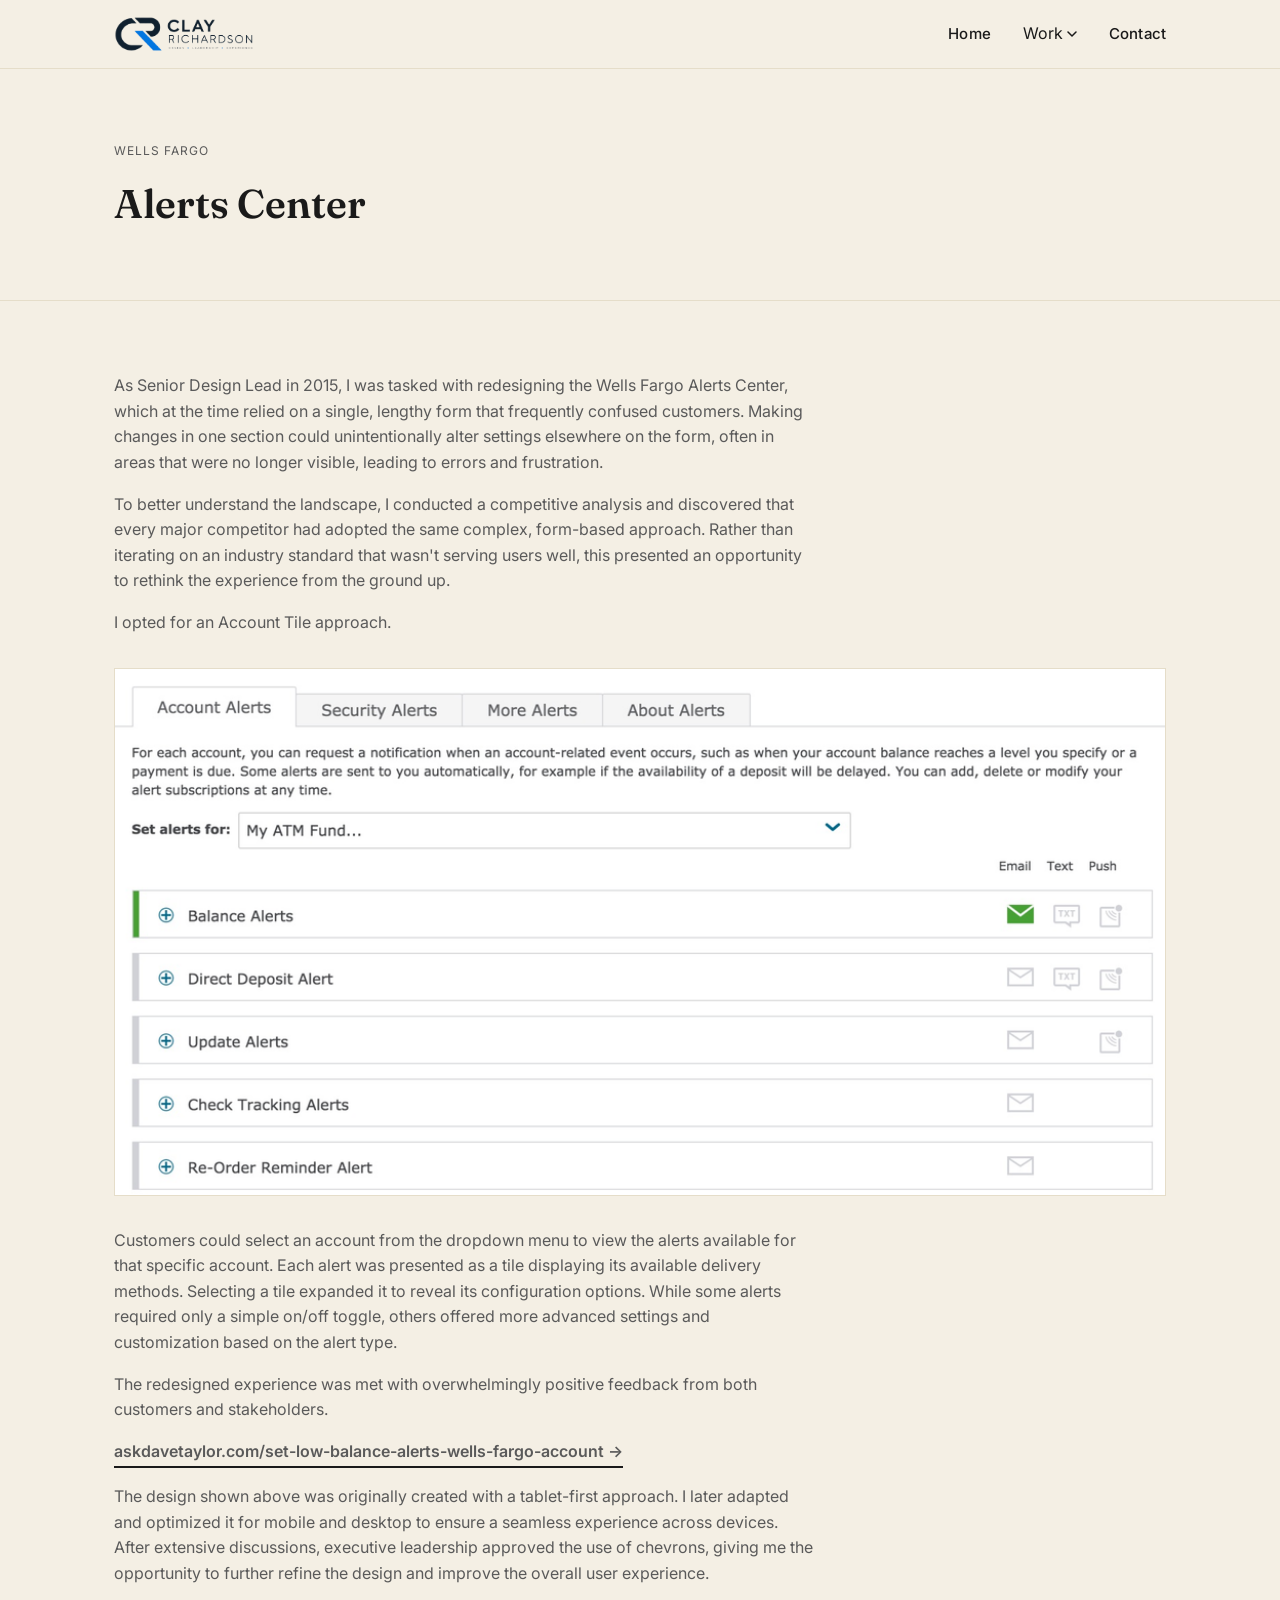
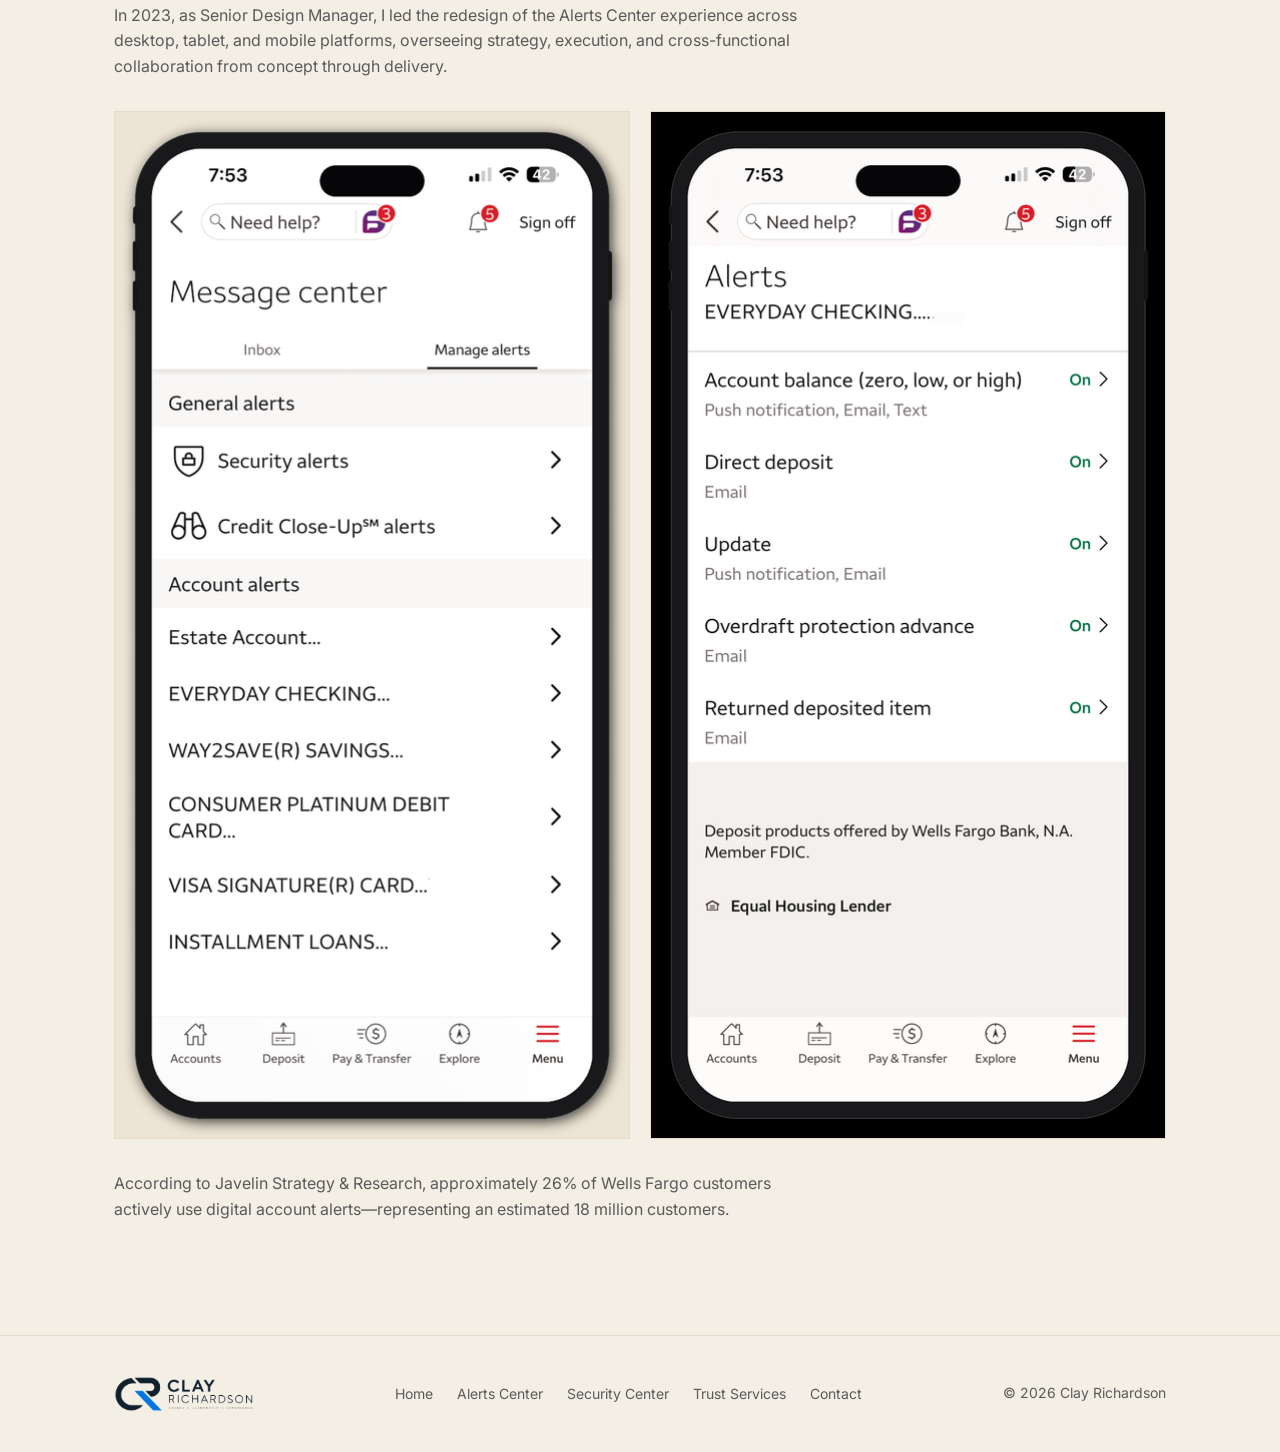
==== alerts-center.html @ d9bbbbc5 "Add files via upload" ====
<!doctype html>
<html lang="en">
<head>
  <meta charset="UTF-8" />
  <meta name="viewport" content="width=device-width, initial-scale=1, minimum-scale=1" />
  <title>Alerts Center | Clay Richardson</title>
  <meta name="description" content="Case study: Wells Fargo Inbox/Alerts Center redesign — from a confusing single-form settings page to an Account Tile approach used by an estimated 18 million customers." />
  <link rel="icon" href="images/favicon.svg" type="image/svg+xml" />
  <link rel="preconnect" href="https://fonts.googleapis.com" />
  <link rel="preconnect" href="https://fonts.gstatic.com" crossorigin />
  <link href="https://fonts.googleapis.com/css2?family=Fraunces:opsz,wght@9..144,400;9..144,500;9..144,600;9..144,700&family=Inter:wght@400;500;600;700&display=swap" rel="stylesheet" />
  <link rel="stylesheet" href="styles.css" />
</head>
<body>
  <a class="skip-link" href="#main">Skip to content</a>


  <header class="site-header">
    <div class="wrap">
      <a class="site-logo" href="index.html" aria-label="Clay Richardson home">
        <img src="images/cr_logo.png" alt="Clay Richardson | UX &amp; Design Leadership" />
      </a>
      <nav class="site-nav" aria-label="Primary">
        <ul>
          <li><a href="index.html">Home</a></li>
          <li class="has-dropdown">
            <button type="button" class="dropdown-toggle" aria-haspopup="true" aria-expanded="false">Work
              <svg class="chevron" viewBox="0 0 10 6" fill="none" aria-hidden="true"><path d="M1 1L5 5L9 1" stroke="currentColor" stroke-width="1.5" stroke-linecap="round" stroke-linejoin="round"/></svg>
            </button>
            <ul class="dropdown">
              <li><a href="alerts-center.html">Alerts Center</a></li>
              <li><a href="security-center.html">Security Center</a></li>
              <li><a href="trust-services.html">Trust Services</a></li>
            </ul>
          </li>
          <li><a href="contact.html">Contact</a></li>
        </ul>
      </nav>
      <button class="menu-toggle" aria-expanded="false" aria-label="Toggle menu">Menu</button>
    </div>
  </header>

  <main id="main">
    <section class="page-hero">
      <div class="wrap">
        <span class="eyebrow">Wells Fargo</span>
        <h1>Alerts Center</h1>
      </div>
    </section>

    <section class="page-content">
      <div class="wrap">
        <p>As Senior Design Lead in 2015, I was tasked with redesigning the Wells Fargo Alerts Center, which at the time relied on a single, lengthy form that frequently confused customers. Making changes in one section could unintentionally alter settings elsewhere on the form, often in areas that were no longer visible, leading to errors and frustration.</p>

        <p>To better understand the landscape, I conducted a competitive analysis and discovered that every major competitor had adopted the same complex, form-based approach. Rather than iterating on an industry standard that wasn't serving users well, this presented an opportunity to rethink the experience from the ground up.</p>

        <p>I opted for an Account Tile approach.</p>

        <div class="page-media">
          <img src="images/alerts-first-version.png" alt="Early version of the Account Tile redesign showing an accordion-style list of alert types with email, text, and push delivery icons" />
        </div>

        <p>Customers could select an account from the dropdown menu to view the alerts available for that specific account. Each alert was presented as a tile displaying its available delivery methods. Selecting a tile expanded it to reveal its configuration options. While some alerts required only a simple on/off toggle, others offered more advanced settings and customization based on the alert type.</p>

        <p>The redesigned experience was met with overwhelmingly positive feedback from both customers and stakeholders.</p>

        <p><a class="btn-link" href="https://www.askdavetaylor.com/set-low-balance-alerts-wells-fargo-account" target="_blank" rel="noopener">askdavetaylor.com/set-low-balance-alerts-wells-fargo-account →</a></p>

        <p>The design shown above was originally created with a tablet-first approach. I later adapted and optimized it for mobile and desktop to ensure a seamless experience across devices. After extensive discussions, executive leadership approved the use of chevrons, giving me the opportunity to further refine the design and improve the overall user experience.</p>

        <p>In 2023, as Senior Design Manager, I led the redesign of the Alerts Center experience across desktop, tablet, and mobile platforms, overseeing strategy, execution, and cross-functional collaboration from concept through delivery.</p>

        <div class="page-gallery">
          <figure>
            <img src="images/alerts-inbox.png" alt="Wells Fargo Inbox and Alerts Center mobile screen" />
          </figure>
          <figure>
            <img src="images/alerts-checking-2.png" alt="Alert list for a checking account with masked account number" />
          </figure>
        </div>

        <p>According to Javelin Strategy &amp; Research, approximately 26% of Wells Fargo customers actively use digital account alerts—representing an estimated 18 million customers.</p>
      </div>
    </section>
  </main>

  <footer class="site-footer">
    <div class="wrap">
      <a class="site-logo" href="index.html" aria-label="Clay Richardson home">
        <img src="images/cr_logo.png" alt="Clay Richardson | UX &amp; Design Leadership" />
      </a>
      <nav aria-label="Footer">
        <ul>
          <li><a href="index.html">Home</a></li>
          <li><a href="alerts-center.html">Alerts Center</a></li>
          <li><a href="security-center.html">Security Center</a></li>
          <li><a href="trust-services.html">Trust Services</a></li>
          <li><a href="contact.html">Contact</a></li>
        </ul>
      </nav>
      <span class="copyright">© 2026 Clay Richardson</span>
    </div>
  </footer>

  <script src="nav.js"></script>
</body>
</html>
---- styles.css ----
/* ==========================================================================
   Clay Richardson — Portfolio
   Minimal, clean styling matching the live clayrichardson.com WordPress site
   ========================================================================== */

:root {
  --color-text: #1a1a1a;
  --color-text-muted: #5a5a5a;
  --color-bg: #f4efe4;
  --color-border: #e5ddc9;
  --color-accent: #1a1a1a;
  --max-width: 1100px;
  --font-display: "Fraunces", Georgia, "Times New Roman", serif;
  --font-body: "Inter", -apple-system, BlinkMacSystemFont, "Segoe UI", Helvetica, Arial, sans-serif;
}

* {
  box-sizing: border-box;
}

html {
  scroll-behavior: smooth;
}

body {
  margin: 0;
  font-family: var(--font-body);
  color: var(--color-text);
  background: var(--color-bg);
  line-height: 1.6;
  -webkit-font-smoothing: antialiased;
}

a {
  color: inherit;
  text-decoration: none;
}

img {
  max-width: 100%;
  display: block;
}

.wrap {
  max-width: var(--max-width);
  margin: 0 auto;
  padding: 0 24px;
}

/* Skip link */
.skip-link {
  position: absolute;
  left: -999px;
  top: 0;
  background: var(--color-text);
  color: #fff;
  padding: 8px 16px;
  z-index: 100;
}
.skip-link:focus {
  left: 0;
}

/* Header */
.site-header {
  border-bottom: 1px solid var(--color-border);
  position: sticky;
  top: 0;
  background: var(--color-bg);
  z-index: 50;
}

.site-header .wrap {
  display: flex;
  align-items: center;
  justify-content: space-between;
  padding-top: 16px;
  padding-bottom: 16px;
}

.site-logo img {
  height: 36px;
  width: auto;
}

.site-nav {
  display: flex;
  align-items: center;
  gap: 32px;
}

.site-nav > ul {
  list-style: none;
  display: flex;
  gap: 32px;
  margin: 0;
  padding: 0;
  align-items: center;
}

.site-nav a {
  font-size: 15px;
  font-weight: 500;
  letter-spacing: 0.01em;
}

.site-nav a:hover,
.site-nav a:focus-visible {
  text-decoration: underline;
  text-underline-offset: 4px;
}

.has-dropdown {
  position: relative;
}

.dropdown-toggle {
  font: inherit;
  color: inherit;
  background: none;
  border: none;
  padding: 0;
  cursor: pointer;
  display: inline-flex;
  align-items: center;
  gap: 4px;
}

.dropdown-toggle:hover,
.dropdown-toggle:focus-visible {
  text-decoration: underline;
  text-underline-offset: 4px;
}

.dropdown-toggle .chevron {
  width: 10px;
  height: 10px;
  transition: transform 0.15s ease;
}

.has-dropdown.dropdown-open .dropdown-toggle .chevron,
.has-dropdown:hover .dropdown-toggle .chevron {
  transform: rotate(180deg);
}

.dropdown {
  list-style: none;
  margin: 0;
  padding: 8px 0;
  position: absolute;
  top: 100%;
  left: 0;
  background: var(--color-bg);
  border: 1px solid var(--color-border);
  min-width: 200px;
  display: none;
  flex-direction: column;
  gap: 0;
  box-shadow: 0 8px 24px rgba(0, 0, 0, 0.06);
}

.has-dropdown:hover .dropdown,
.has-dropdown.dropdown-open .dropdown {
  display: flex;
}

.dropdown li a {
  display: block;
  padding: 10px 16px;
  font-weight: 400;
}

.dropdown li a:hover {
  background: #ece4d4;
  text-decoration: none;
}

.menu-toggle {
  display: none;
  background: none;
  border: 1px solid var(--color-border);
  border-radius: 4px;
  padding: 8px 12px;
  font-size: 15px;
  cursor: pointer;
}

/* Hero */
.hero {
  padding: 96px 0 72px;
  border-bottom: 1px solid var(--color-border);
}

.hero h1 {
  font-family: var(--font-display);
  font-size: clamp(28px, 4.4vw, 48px);
  line-height: 1.25;
  font-weight: 600;
  max-width: 900px;
  margin: 0;
  letter-spacing: -0.01em;
}

/* Section: work grid — three tiles side by side, matching the live site */
.work {
  padding: 72px 0;
}

.work-grid {
  display: grid;
  grid-template-columns: repeat(3, 1fr);
  gap: 40px;
}

.work-tile {
  display: flex;
  flex-direction: column;
  align-items: center;
  text-align: center;
}

.work-tile .btn-link {
  margin-top: auto;
}

.work-eyebrow {
  text-transform: uppercase;
  font-size: 12px;
  letter-spacing: 0.08em;
  color: var(--color-text-muted);
  margin-bottom: 4px;
  display: block;
}

.work-tile h3 {
  font-family: var(--font-display);
  font-size: 24px;
  font-weight: 600;
  margin: 0 0 20px;
}

.work-tile p {
  color: var(--color-text-muted);
  margin: 20px 0 20px;
  max-width: 40ch;
}

.work-media {
  background: #ece4d4;
  border: 1px solid var(--color-border);
  display: flex;
  align-items: center;
  justify-content: center;
  width: 100%;
  overflow: hidden;
}

.work-media img {
  width: 100%;
  height: auto;
}

.btn-link {
  display: inline-block;
  font-weight: 600;
  border-bottom: 2px solid var(--color-text);
  padding-bottom: 2px;
}

.btn-link:hover {
  opacity: 0.7;
}

/* Placeholder banner (dev-only, remove once real content/images are swapped in) */
.placeholder-note {
  background: #fff8e1;
  border: 1px solid #f0d97a;
  color: #6b5b00;
  font-size: 13px;
  padding: 10px 16px;
  text-align: center;
}

/* Page hero (sub-pages) */
.page-hero {
  padding: 72px 0 48px;
  border-bottom: 1px solid var(--color-border);
}

.page-hero .eyebrow {
  text-transform: uppercase;
  font-size: 12px;
  letter-spacing: 0.08em;
  color: var(--color-text-muted);
  display: block;
  margin-bottom: 12px;
}

.page-hero h1 {
  font-family: var(--font-display);
  font-size: clamp(26px, 4vw, 40px);
  margin: 0 0 16px;
  font-weight: 600;
}

.page-hero p {
  max-width: 65ch;
  color: var(--color-text-muted);
  font-size: 18px;
}

.page-content {
  padding: 56px 0;
}

.page-content h2 {
  font-family: var(--font-display);
  font-size: 22px;
  font-weight: 600;
  margin: 40px 0 16px;
}

.page-content h2:first-child {
  margin-top: 0;
}

.page-content p {
  color: var(--color-text-muted);
  max-width: 70ch;
}

.page-content ul {
  color: var(--color-text-muted);
  max-width: 70ch;
}

.page-content blockquote {
  margin: 28px 0;
  padding: 20px 24px;
  border-left: 3px solid var(--color-text);
  background: #ece4d4;
  max-width: 70ch;
}

.page-content blockquote p {
  font-family: var(--font-display);
  font-style: italic;
  font-size: 19px;
  line-height: 1.5;
  color: var(--color-text);
  margin: 0 0 10px;
}

.page-content blockquote cite {
  display: block;
  font-style: normal;
  font-weight: 600;
  font-size: 13px;
  letter-spacing: 0.02em;
  color: var(--color-text-muted);
}

.page-media {
  background: #ece4d4;
  border: 1px solid var(--color-border);
  min-height: 400px;
  display: flex;
  align-items: center;
  justify-content: center;
  margin: 32px 0;
  overflow: hidden;
}

.page-media img {
  width: 100%;
  height: auto;
}

/* Image gallery for case study pages */
.page-gallery {
  display: grid;
  grid-template-columns: repeat(auto-fit, minmax(220px, 1fr));
  gap: 20px;
  margin: 32px 0;
}

.page-gallery figure {
  margin: 0;
  border: 1px solid var(--color-border);
  background: #ece4d4;
  overflow: hidden;
}

.page-gallery img {
  width: 100%;
  height: auto;
  display: block;
}

.page-gallery figcaption {
  padding: 10px 14px;
  font-size: 13px;
  color: var(--color-text-muted);
  background: #ece4d4;
  border-top: 1px solid var(--color-border);
}

.page-gallery .span-2 {
  grid-column: span 2;
}

@media (max-width: 640px) {
  .page-gallery .span-2 {
    grid-column: span 1;
  }
}

/* Contact form */
.contact-form {
  max-width: 560px;
  margin-top: 24px;
}

.contact-form label {
  display: block;
  font-weight: 600;
  font-size: 14px;
  margin-bottom: 6px;
}

.contact-form input,
.contact-form textarea {
  width: 100%;
  padding: 12px 14px;
  border: 1px solid var(--color-border);
  border-radius: 4px;
  font-family: inherit;
  font-size: 15px;
  margin-bottom: 20px;
}

.contact-form textarea {
  min-height: 140px;
  resize: vertical;
}

.contact-form button {
  background: var(--color-text);
  color: #fff;
  border: none;
  padding: 12px 28px;
  font-size: 15px;
  font-weight: 600;
  border-radius: 4px;
  cursor: pointer;
}

.contact-form button:hover {
  opacity: 0.85;
}

/* Footer */
.site-footer {
  border-top: 1px solid var(--color-border);
  padding: 40px 0;
  margin-top: 40px;
}

.site-footer .wrap {
  display: flex;
  flex-wrap: wrap;
  align-items: center;
  justify-content: space-between;
  gap: 20px;
}

.site-footer nav ul {
  list-style: none;
  display: flex;
  gap: 24px;
  margin: 0;
  padding: 0;
  flex-wrap: wrap;
}

.site-footer nav a {
  font-size: 14px;
  color: var(--color-text-muted);
}

.site-footer nav a:hover {
  color: var(--color-text);
}

.site-footer .copyright {
  font-size: 14px;
  color: var(--color-text-muted);
}

/* Focus visibility */
a:focus-visible,
button:focus-visible,
input:focus-visible,
textarea:focus-visible {
  outline: 2px solid #1a1a1a;
  outline-offset: 2px;
}

/* Responsive */
@media (max-width: 900px) {
  .work-grid {
    grid-template-columns: 1fr;
    gap: 56px;
  }
}

@media (max-width: 760px) {
  .site-nav {
    display: none;
  }
  .menu-toggle {
    display: block;
  }
  .site-header.nav-open .site-nav {
    display: flex;
    position: absolute;
    top: 100%;
    left: 0;
    right: 0;
    background: var(--color-bg);
    border-bottom: 1px solid var(--color-border);
    flex-direction: column;
    align-items: flex-start;
    padding: 16px 24px 24px;
    gap: 16px;
  }
  .site-header.nav-open .site-nav > ul {
    flex-direction: column;
    gap: 16px;
    width: 100%;
  }
  .dropdown {
    position: static;
    border: none;
    box-shadow: none;
    padding-left: 12px;
  }
  .has-dropdown:hover .dropdown {
    display: none;
  }
  .has-dropdown.dropdown-open .dropdown {
    display: flex;
  }
  .hero {
    padding: 56px 0 40px;
  }
}

@media (prefers-reduced-motion: reduce) {
  html {
    scroll-behavior: auto;
  }
}
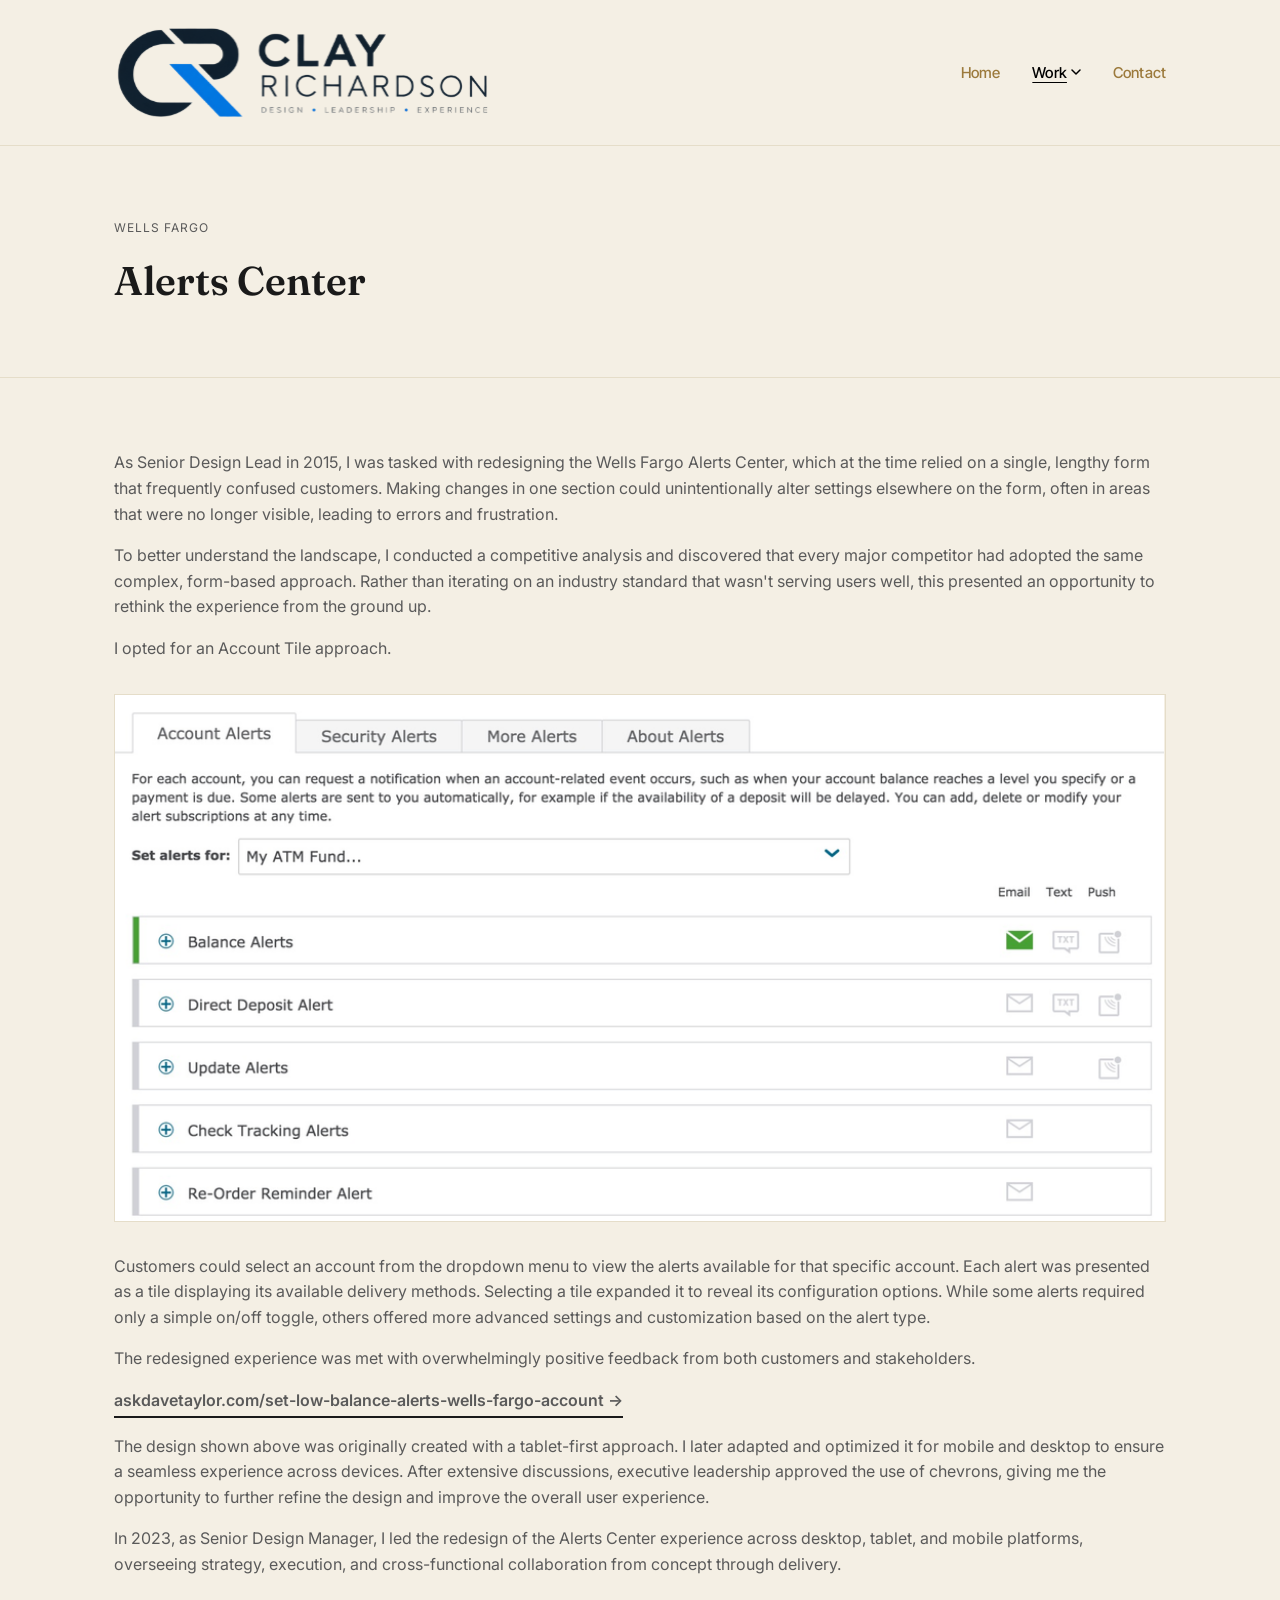
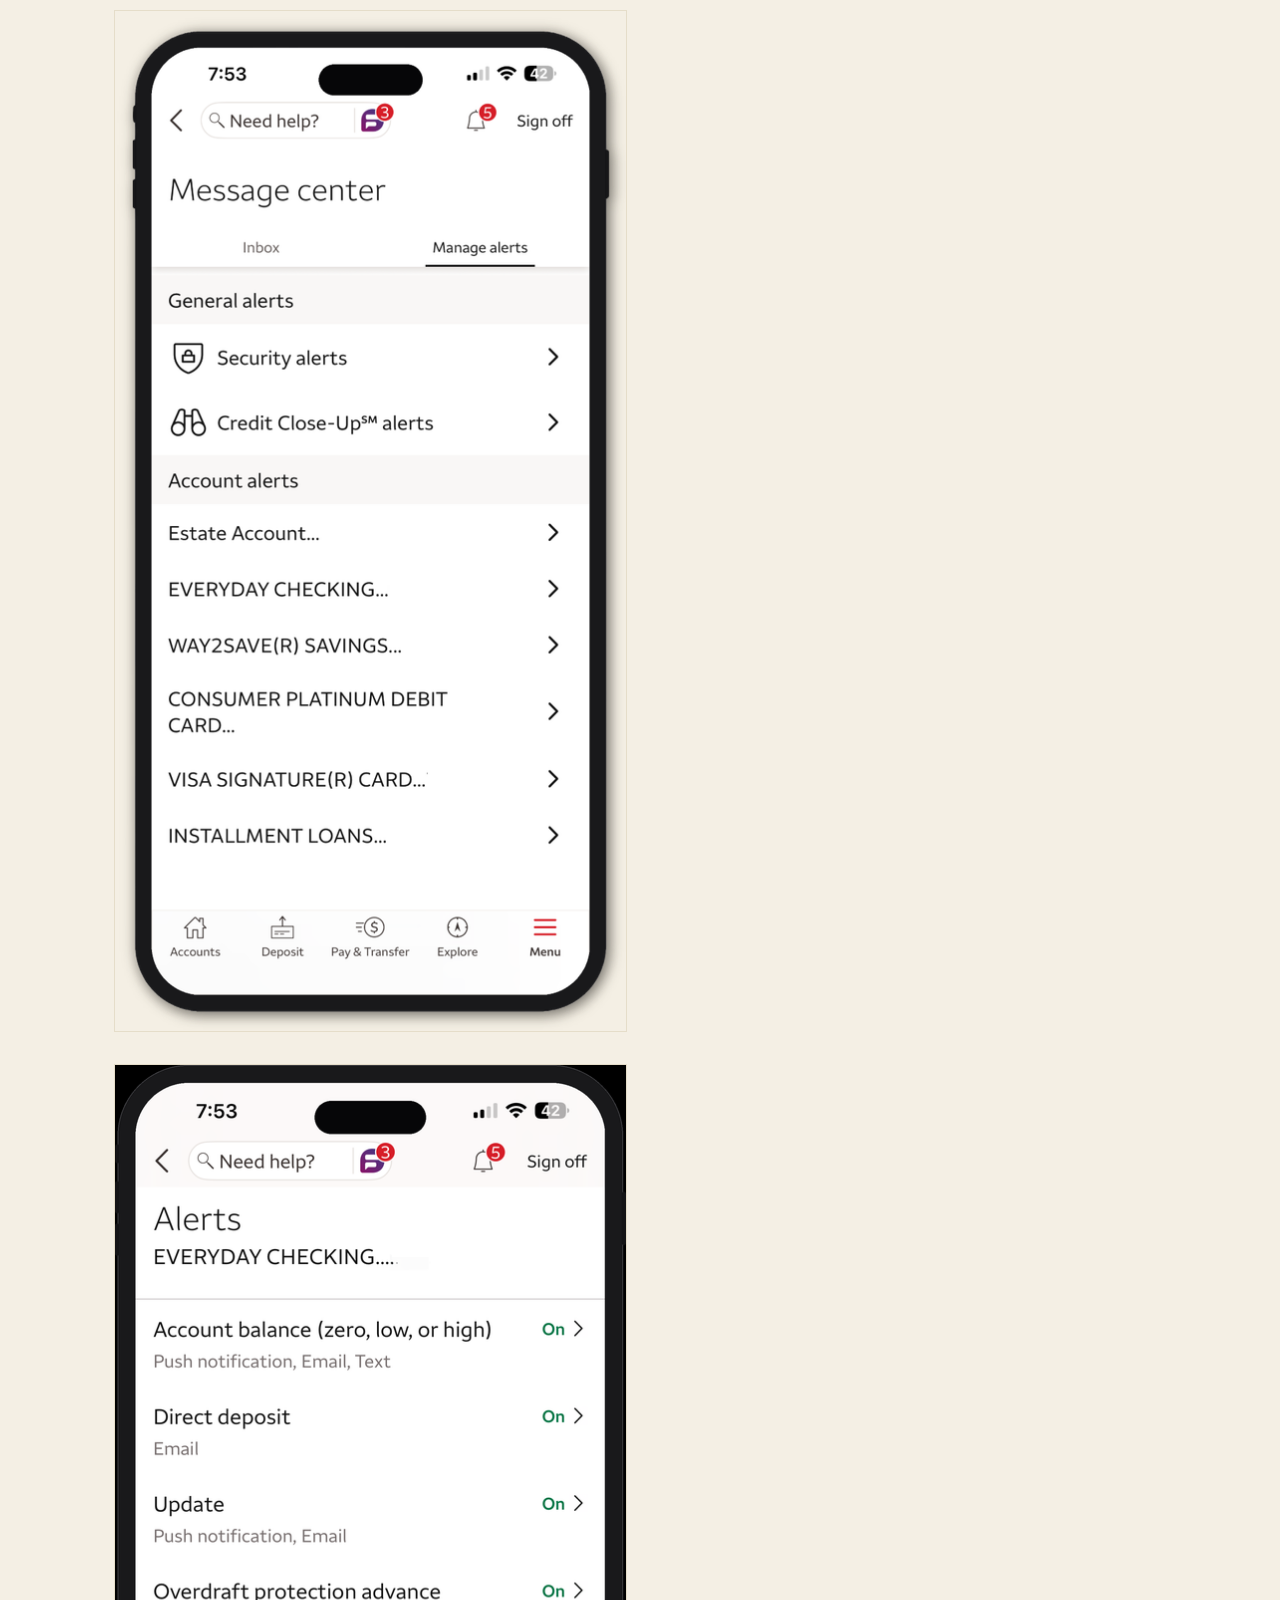
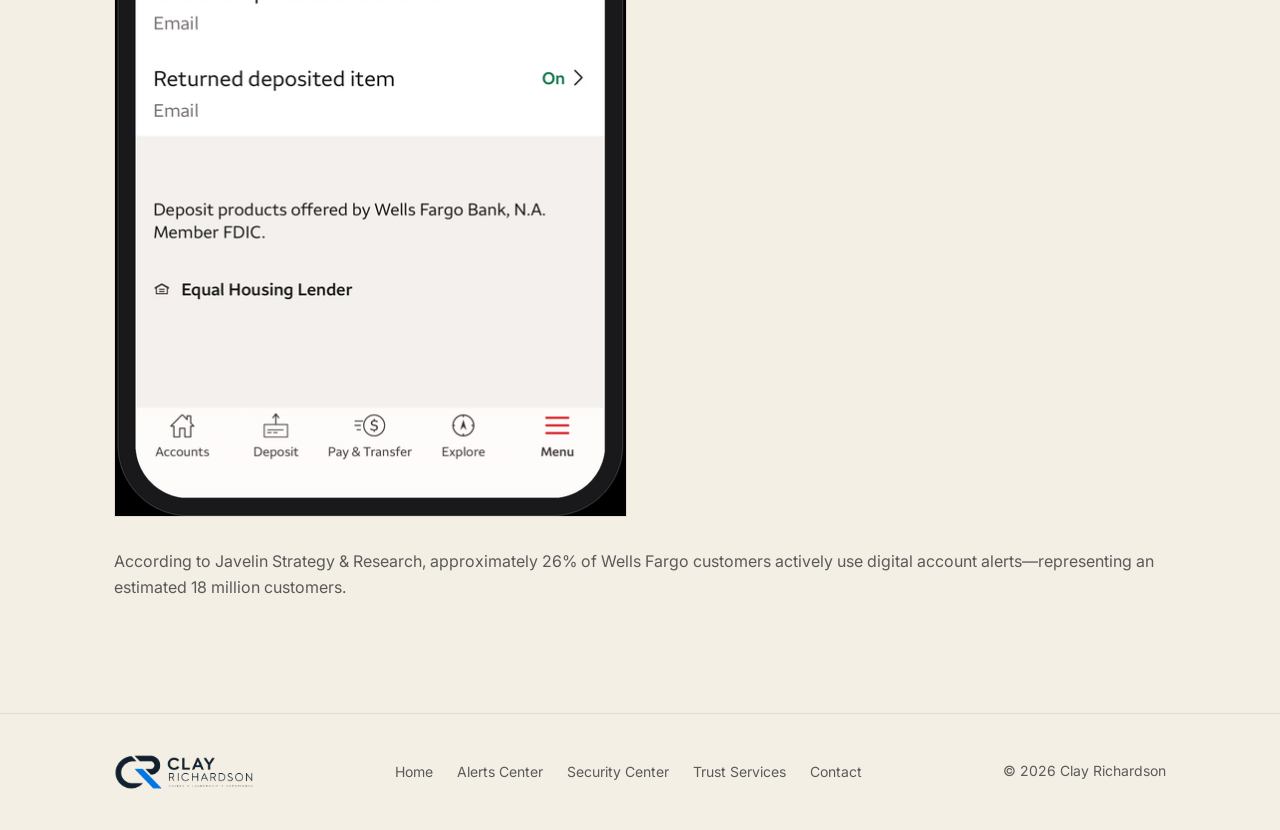
==== commit 0354a434: "Add files via upload" ====
--- a/alerts-center.html
+++ b/alerts-center.html
@@ -5,10 +5,10 @@
   <meta name="viewport" content="width=device-width, initial-scale=1, minimum-scale=1" />
   <title>Alerts Center | Clay Richardson</title>
   <meta name="description" content="Case study: Wells Fargo Inbox/Alerts Center redesign — from a confusing single-form settings page to an Account Tile approach used by an estimated 18 million customers." />
-  <link rel="icon" href="images/favicon.svg" type="image/svg+xml" />
+  <link rel="icon" href="images/cr_favicon.png" type="image/png" />
   <link rel="preconnect" href="https://fonts.googleapis.com" />
   <link rel="preconnect" href="https://fonts.gstatic.com" crossorigin />
-  <link href="https://fonts.googleapis.com/css2?family=Fraunces:opsz,wght@9..144,400;9..144,500;9..144,600;9..144,700&family=Inter:wght@400;500;600;700&display=swap" rel="stylesheet" />
+  <link href="https://fonts.googleapis.com/css2?family=Fraunces:opsz,wght@9..144,400;9..144,500;9..144,600;9..144,700&family=Inter:wght@400;500;600;700&family=Inter+Tight:wght@400;500;600;700&display=swap" rel="stylesheet" />
   <link rel="stylesheet" href="styles.css" />
 </head>
 <body>
@@ -23,12 +23,12 @@
       <nav class="site-nav" aria-label="Primary">
         <ul>
           <li><a href="index.html">Home</a></li>
-          <li class="has-dropdown">
+          <li class="has-dropdown active">
             <button type="button" class="dropdown-toggle" aria-haspopup="true" aria-expanded="false">Work
               <svg class="chevron" viewBox="0 0 10 6" fill="none" aria-hidden="true"><path d="M1 1L5 5L9 1" stroke="currentColor" stroke-width="1.5" stroke-linecap="round" stroke-linejoin="round"/></svg>
             </button>
             <ul class="dropdown">
-              <li><a href="alerts-center.html">Alerts Center</a></li>
+              <li><a href="alerts-center.html" class="active">Alerts Center</a></li>
               <li><a href="security-center.html">Security Center</a></li>
               <li><a href="trust-services.html">Trust Services</a></li>
             </ul>
@@ -70,13 +70,12 @@
 
         <p>In 2023, as Senior Design Manager, I led the redesign of the Alerts Center experience across desktop, tablet, and mobile platforms, overseeing strategy, execution, and cross-functional collaboration from concept through delivery.</p>
 
-        <div class="page-gallery">
-          <figure>
-            <img src="images/alerts-inbox.png" alt="Wells Fargo Inbox and Alerts Center mobile screen" />
-          </figure>
-          <figure>
-            <img src="images/alerts-checking-2.png" alt="Alert list for a checking account with masked account number" />
-          </figure>
+        <div class="page-media size-513">
+          <img src="images/alerts-inbox.png" alt="Wells Fargo Inbox and Alerts Center mobile screen" />
+        </div>
+
+        <div class="page-media size-513">
+          <img src="images/Checking_Alerts_wrapped_2-513x1056.png" alt="Alert list for a checking account with masked account number" />
         </div>
 
         <p>According to Javelin Strategy &amp; Research, approximately 26% of Wells Fargo customers actively use digital account alerts—representing an estimated 18 million customers.</p>
--- a/styles.css
+++ b/styles.css
@@ -12,6 +12,8 @@
   --max-width: 1100px;
   --font-display: "Fraunces", Georgia, "Times New Roman", serif;
   --font-body: "Inter", -apple-system, BlinkMacSystemFont, "Segoe UI", Helvetica, Arial, sans-serif;
+  --font-nav: "Inter Tight", -apple-system, BlinkMacSystemFont, "Segoe UI", Helvetica, Arial, sans-serif;
+  --color-nav: #9c7a3c;
 }
 
 * {
@@ -74,11 +76,16 @@
   display: flex;
   align-items: center;
   justify-content: space-between;
-  padding-top: 16px;
-  padding-bottom: 16px;
-}
-
-.site-logo img {
+  padding-top: 24px;
+  padding-bottom: 24px;
+}
+
+.site-header .site-logo img {
+  width: 380px;
+  height: auto;
+}
+
+.site-footer .site-logo img {
   height: 36px;
   width: auto;
 }
@@ -99,13 +106,18 @@
 }
 
 .site-nav a {
+  font-family: var(--font-nav);
   font-size: 15px;
   font-weight: 500;
   letter-spacing: 0.01em;
+  color: var(--color-nav);
+  transition: color 0.15s ease;
 }
 
 .site-nav a:hover,
-.site-nav a:focus-visible {
+.site-nav a:focus-visible,
+.site-nav a.active {
+  color: #000000;
   text-decoration: underline;
   text-underline-offset: 4px;
 }
@@ -115,8 +127,11 @@
 }
 
 .dropdown-toggle {
-  font: inherit;
-  color: inherit;
+  font-family: var(--font-nav);
+  font-size: 15px;
+  font-weight: 500;
+  letter-spacing: 0.01em;
+  color: var(--color-nav);
   background: none;
   border: none;
   padding: 0;
@@ -124,10 +139,13 @@
   display: inline-flex;
   align-items: center;
   gap: 4px;
+  transition: color 0.15s ease;
 }
 
 .dropdown-toggle:hover,
-.dropdown-toggle:focus-visible {
+.dropdown-toggle:focus-visible,
+.has-dropdown.active .dropdown-toggle {
+  color: #000000;
   text-decoration: underline;
   text-underline-offset: 4px;
 }
@@ -167,7 +185,15 @@
 .dropdown li a {
   display: block;
   padding: 10px 16px;
+  font-family: var(--font-nav);
   font-weight: 400;
+  color: var(--color-nav);
+}
+
+.dropdown li a:hover,
+.dropdown li a:focus-visible,
+.dropdown li a.active {
+  color: #000000;
 }
 
 .dropdown li a:hover {
@@ -195,7 +221,7 @@
   font-family: var(--font-display);
   font-size: clamp(28px, 4.4vw, 48px);
   line-height: 1.25;
-  font-weight: 600;
+  font-weight: 500;
   max-width: 900px;
   margin: 0;
   letter-spacing: -0.01em;
@@ -227,7 +253,7 @@
   text-transform: uppercase;
   font-size: 12px;
   letter-spacing: 0.08em;
-  color: var(--color-text-muted);
+  color: #9c7a3c;
   margin-bottom: 4px;
   display: block;
 }
@@ -326,12 +352,12 @@
 
 .page-content p {
   color: var(--color-text-muted);
-  max-width: 70ch;
+  max-width: 100%;
 }
 
 .page-content ul {
   color: var(--color-text-muted);
-  max-width: 70ch;
+  max-width: 100%;
 }
 
 .page-content blockquote {
@@ -339,7 +365,7 @@
   padding: 20px 24px;
   border-left: 3px solid var(--color-text);
   background: #ece4d4;
-  max-width: 70ch;
+  max-width: 100%;
 }
 
 .page-content blockquote p {
@@ -374,6 +400,18 @@
 .page-media img {
   width: 100%;
   height: auto;
+}
+
+.page-media.size-492 {
+  max-width: 492px;
+}
+
+.page-media.size-455 {
+  max-width: 455px;
+}
+
+.page-media.size-513 {
+  max-width: 513px;
 }
 
 /* Image gallery for case study pages */
@@ -515,6 +553,9 @@
 }
 
 @media (max-width: 760px) {
+  .site-header .site-logo img {
+    width: 220px;
+  }
   .site-nav {
     display: none;
   }
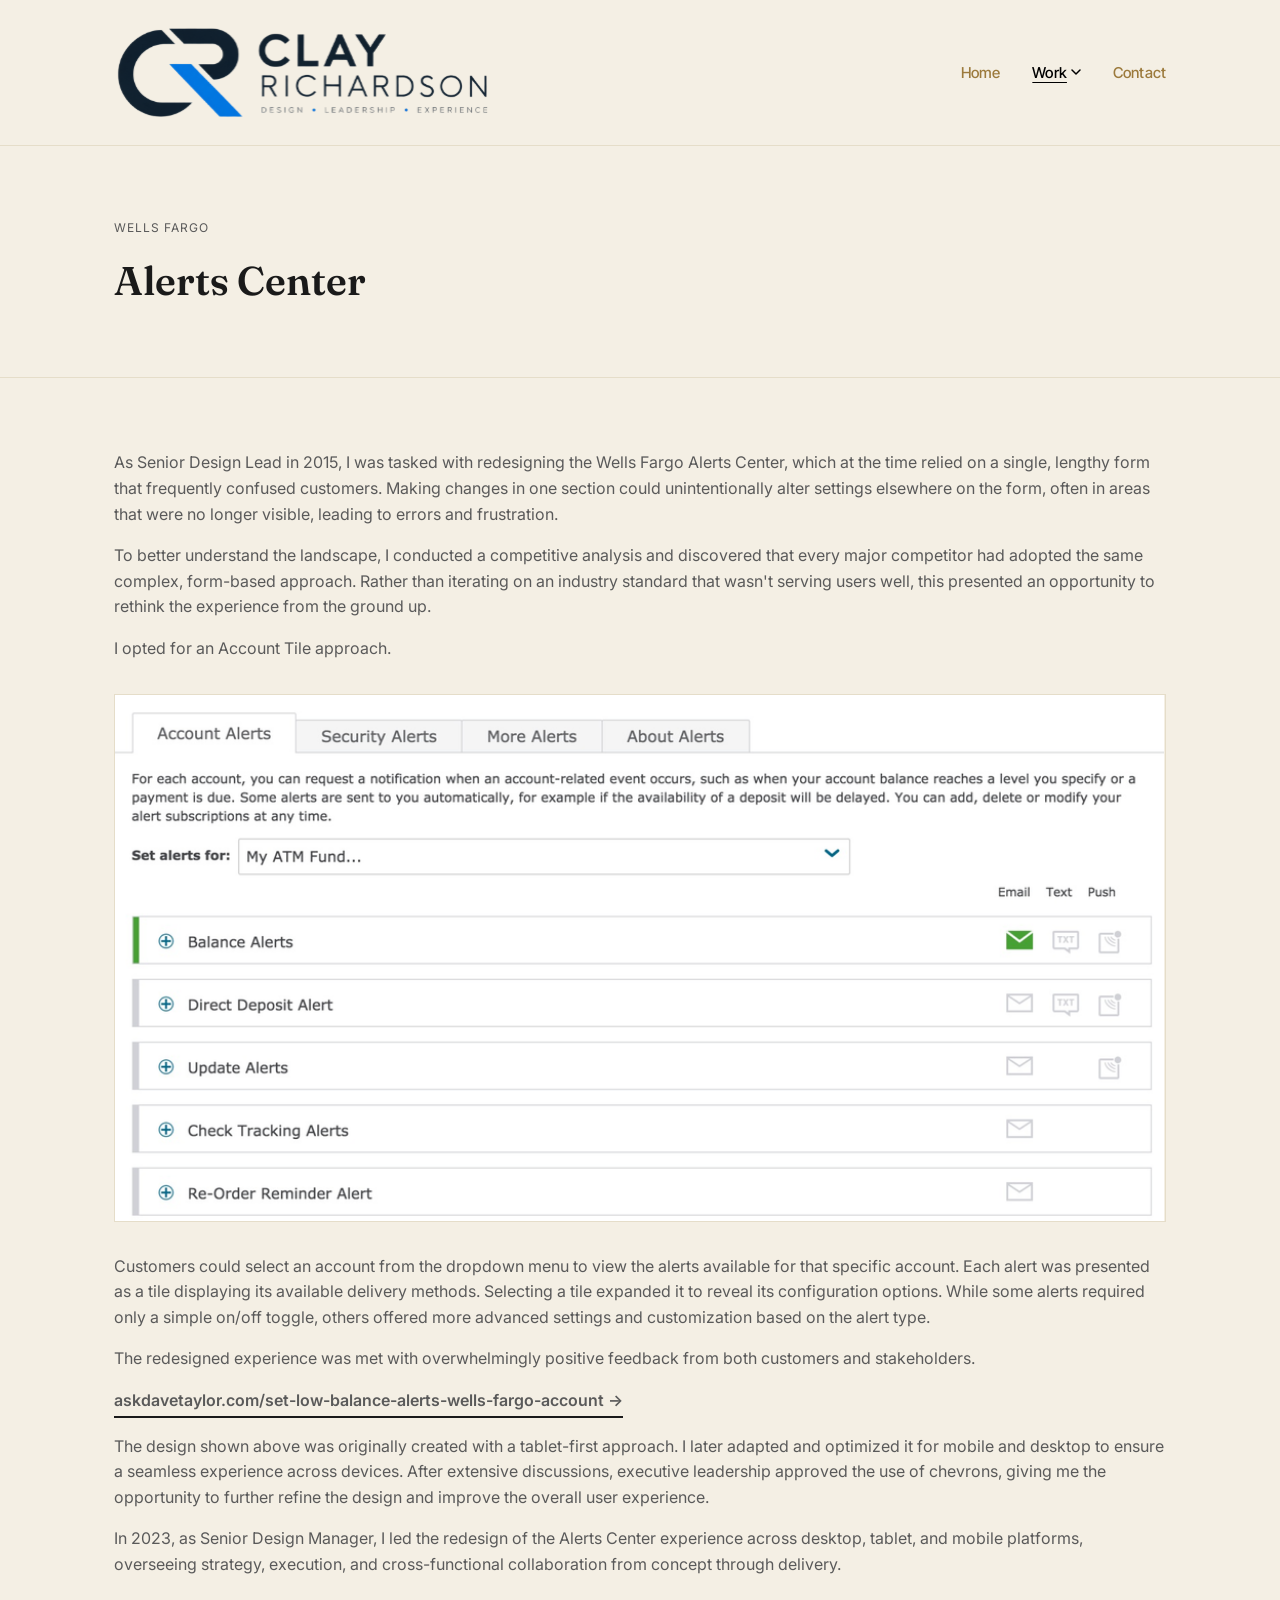
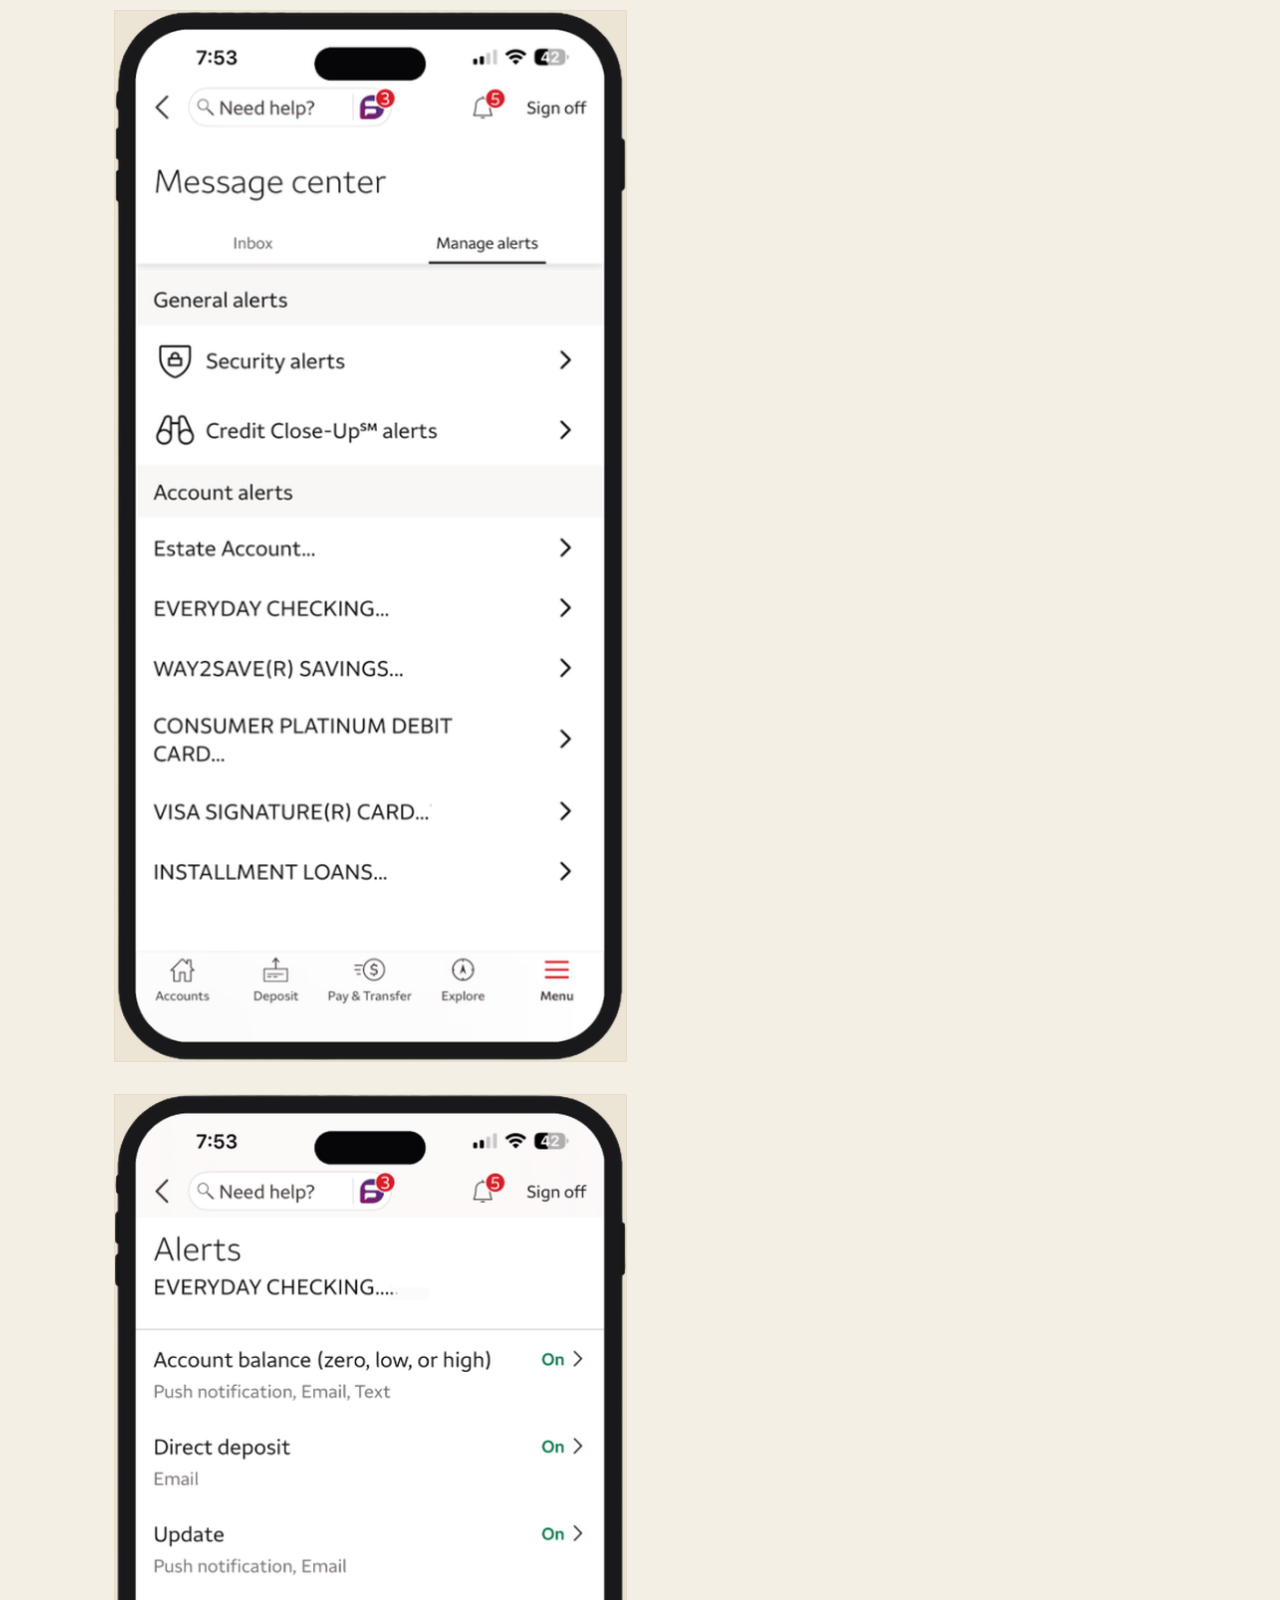
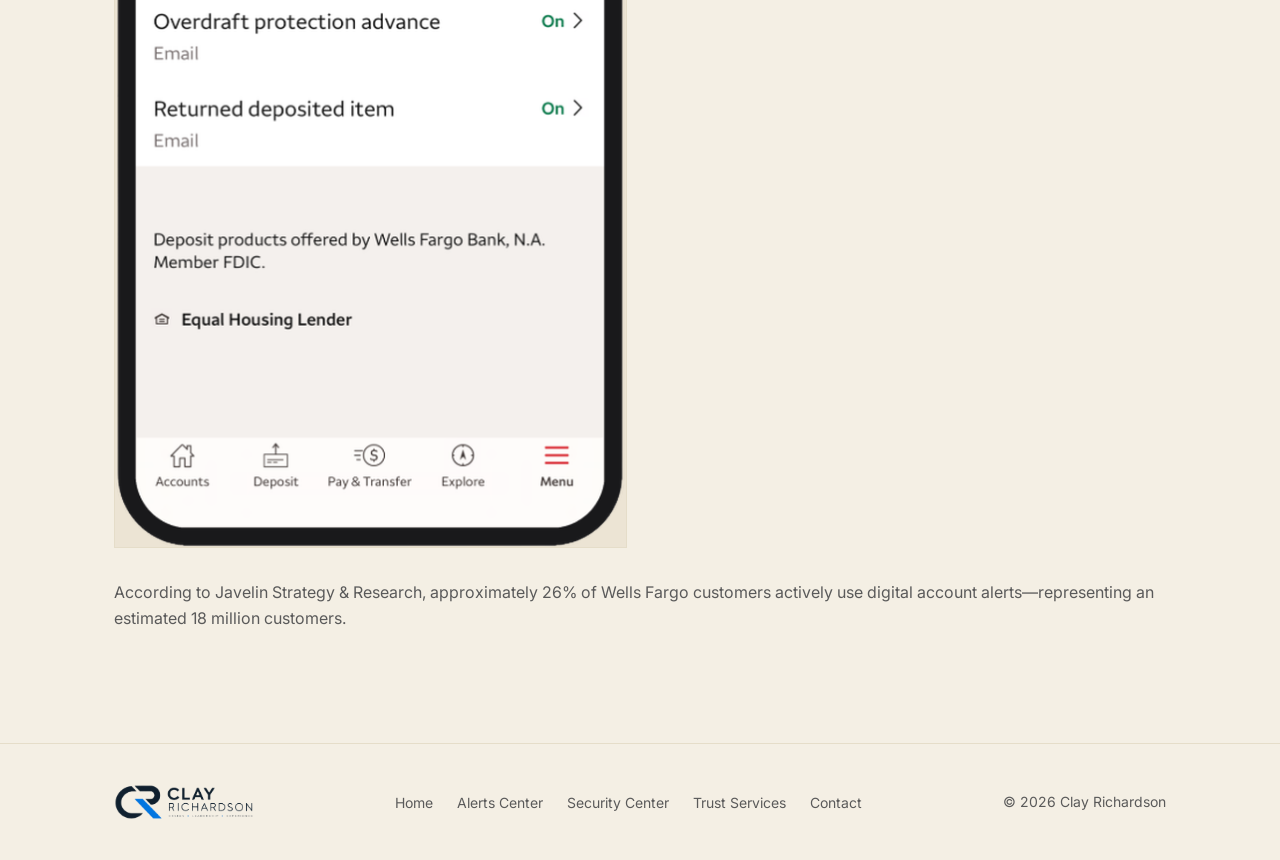
==== commit 080ea726: "Add files via upload" ====
--- a/alerts-center.html
+++ b/alerts-center.html
@@ -71,11 +71,11 @@
         <p>In 2023, as Senior Design Manager, I led the redesign of the Alerts Center experience across desktop, tablet, and mobile platforms, overseeing strategy, execution, and cross-functional collaboration from concept through delivery.</p>
 
         <div class="page-media size-513">
-          <img src="images/alerts-inbox.png" alt="Wells Fargo Inbox and Alerts Center mobile screen" />
+          <img src="images/alerts-inbox.png" alt="Message center Manage alerts tab showing general and account-level alert categories" />
         </div>
 
         <div class="page-media size-513">
-          <img src="images/Checking_Alerts_wrapped_2-513x1056.png" alt="Alert list for a checking account with masked account number" />
+          <img src="images/alerts-checking-account.png" alt="Alert list for a checking account with masked account number" />
         </div>
 
         <p>According to Javelin Strategy &amp; Research, approximately 26% of Wells Fargo customers actively use digital account alerts—representing an estimated 18 million customers.</p>
--- a/styles.css
+++ b/styles.css
@@ -277,7 +277,8 @@
   display: flex;
   align-items: center;
   justify-content: center;
-  width: 100%;
+  width: 80%;
+  margin: 0 auto;
   overflow: hidden;
 }
 
